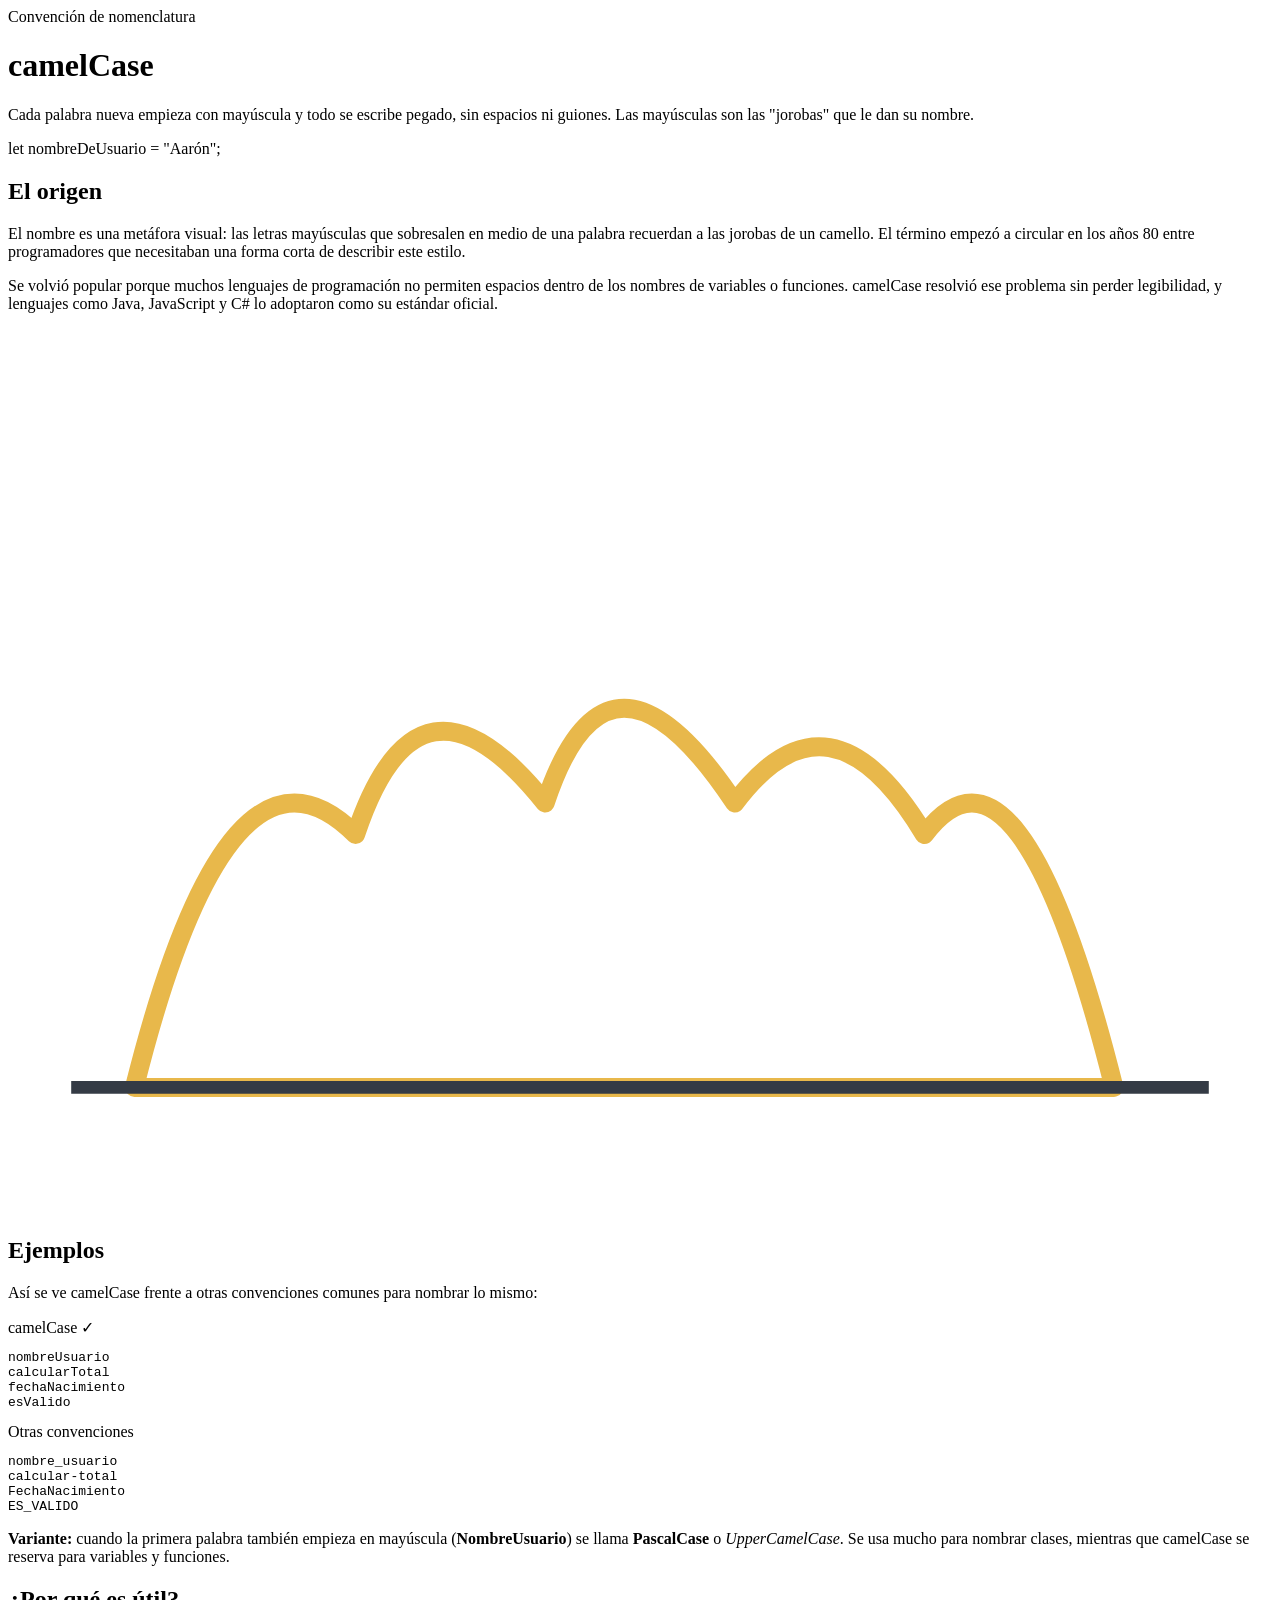
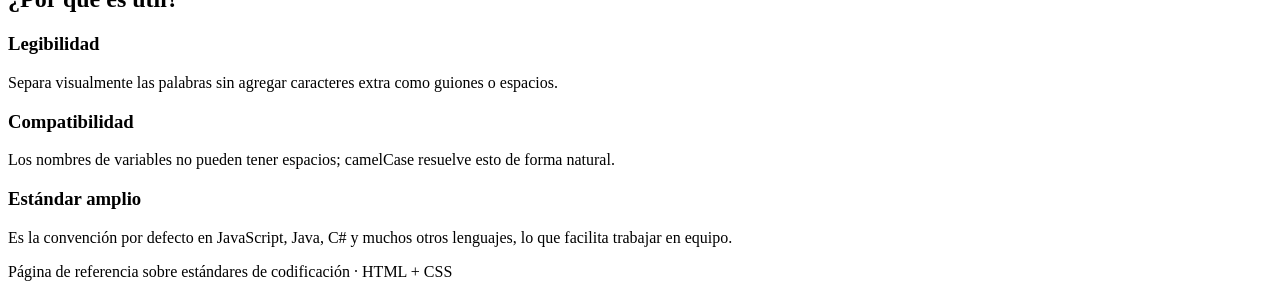
==== index.html @ b56783ca "corrección de carpetas" ====
<!DOCTYPE html>
<html lang="es">
<head>
<meta charset="UTF-8">
<meta name="viewport" content="width=device-width, initial-scale=1.0">
<title>camelCase — convención de nomenclatura</title>
<link rel="preconnect" href="https://fonts.googleapis.com">
<link href="https://fonts.googleapis.com/css2?family=Space+Mono:wght@400;700&family=Inter:wght@400;500;600;700&display=swap" rel="stylesheet">
<link rel="stylesheet" href="style.css">

</head>
<body>

  <header class="hero">
    <div class="wrap">
      <div class="eyebrow">Convención de nomenclatura</div>
      <h1 class="hump-title">
        <span>c</span><span>a</span><span>m</span><span>e</span><span>l</span><span class="cap">C</span><span>a</span><span>s</span><span>e</span>
      </h1>
      <p class="hero-sub">
        Cada palabra nueva empieza con mayúscula y todo se escribe pegado, sin espacios ni guiones. Las mayúsculas son las "jorobas" que le dan su nombre.
      </p>
      <div class="hero-snippet">
        <span class="op">let</span> <span class="var">nombreDeUsuario</span> <span class="op">=</span> "Aarón";
      </div>
    </div>
  </header>

  <section id="origen">
    <div class="wrap origen-grid">
      <div>
        <h2>El <span class="cap">o</span>rigen</h2>
        <p>
          El nombre es una metáfora visual: las letras mayúsculas que sobresalen en medio de una palabra recuerdan a las jorobas de un camello. El término empezó a circular en los años 80 entre programadores que necesitaban una forma corta de describir este estilo.
        </p>
        <p>
          Se volvió popular porque muchos lenguajes de programación no permiten espacios dentro de los nombres de variables o funciones. camelCase resolvió ese problema sin perder legibilidad, y lenguajes como Java, JavaScript y C# lo adoptaron como su estándar oficial.
        </p>
      </div>
      <svg class="camel-icon" viewBox="0 0 200 140" xmlns="http://www.w3.org/2000/svg">
        <path d="M20 120 Q35 60 55 80 Q65 50 85 75 Q95 45 115 75 Q130 55 145 80 Q160 60 175 120 Z"
              fill="none" stroke="#e8b84b" stroke-width="3" stroke-linejoin="round"/>
        <line x1="10" y1="120" x2="190" y2="120" stroke="#343b45" stroke-width="2"/>
      </svg>
    </div>
  </section>

  <section id="ejemplos">
    <div class="wrap">
      <h2><span class="cap">E</span>jemplos</h2>
      <p>Así se ve camelCase frente a otras convenciones comunes para nombrar lo mismo:</p>

      <div class="compare">
        <div class="code-card good">
          <div class="label">camelCase ✓</div>
          <pre>nombre<span class="cap">U</span>suario
calcular<span class="cap">T</span>otal
fecha<span class="cap">N</span>acimiento
es<span class="cap">V</span>alido</pre>
        </div>
        <div class="code-card bad">
          <div class="label">Otras convenciones</div>
          <pre>nombre_usuario
calcular-total
FechaNacimiento
ES_VALIDO</pre>
        </div>
      </div>

      <p class="styles-note">
        <b>Variante:</b> cuando la primera palabra también empieza en mayúscula (<b>NombreUsuario</b>) se llama <b>PascalCase</b> o <i>UpperCamelCase</i>. Se usa mucho para nombrar clases, mientras que camelCase se reserva para variables y funciones.
      </p>
    </div>
  </section>

  <section id="util">
    <div class="wrap">
      <h2>¿Por qué es <span class="cap">ú</span>til?</h2>
      <div class="cards">
        <div class="card">
          <h3>Legibilidad</h3>
          <p>Separa visualmente las palabras sin agregar caracteres extra como guiones o espacios.</p>
        </div>
        <div class="card">
          <h3>Compatibilidad</h3>
          <p>Los nombres de variables no pueden tener espacios; camelCase resuelve esto de forma natural.</p>
        </div>
        <div class="card">
          <h3>Estándar amplio</h3>
          <p>Es la convención por defecto en JavaScript, Java, C# y muchos otros lenguajes, lo que facilita trabajar en equipo.</p>
        </div>
      </div>
    </div>
  </section>

  <footer>
    <div class="wrap">
      Página de referencia sobre estándares de codificación · HTML + CSS
    </div>
  </footer>

</body>
</html>
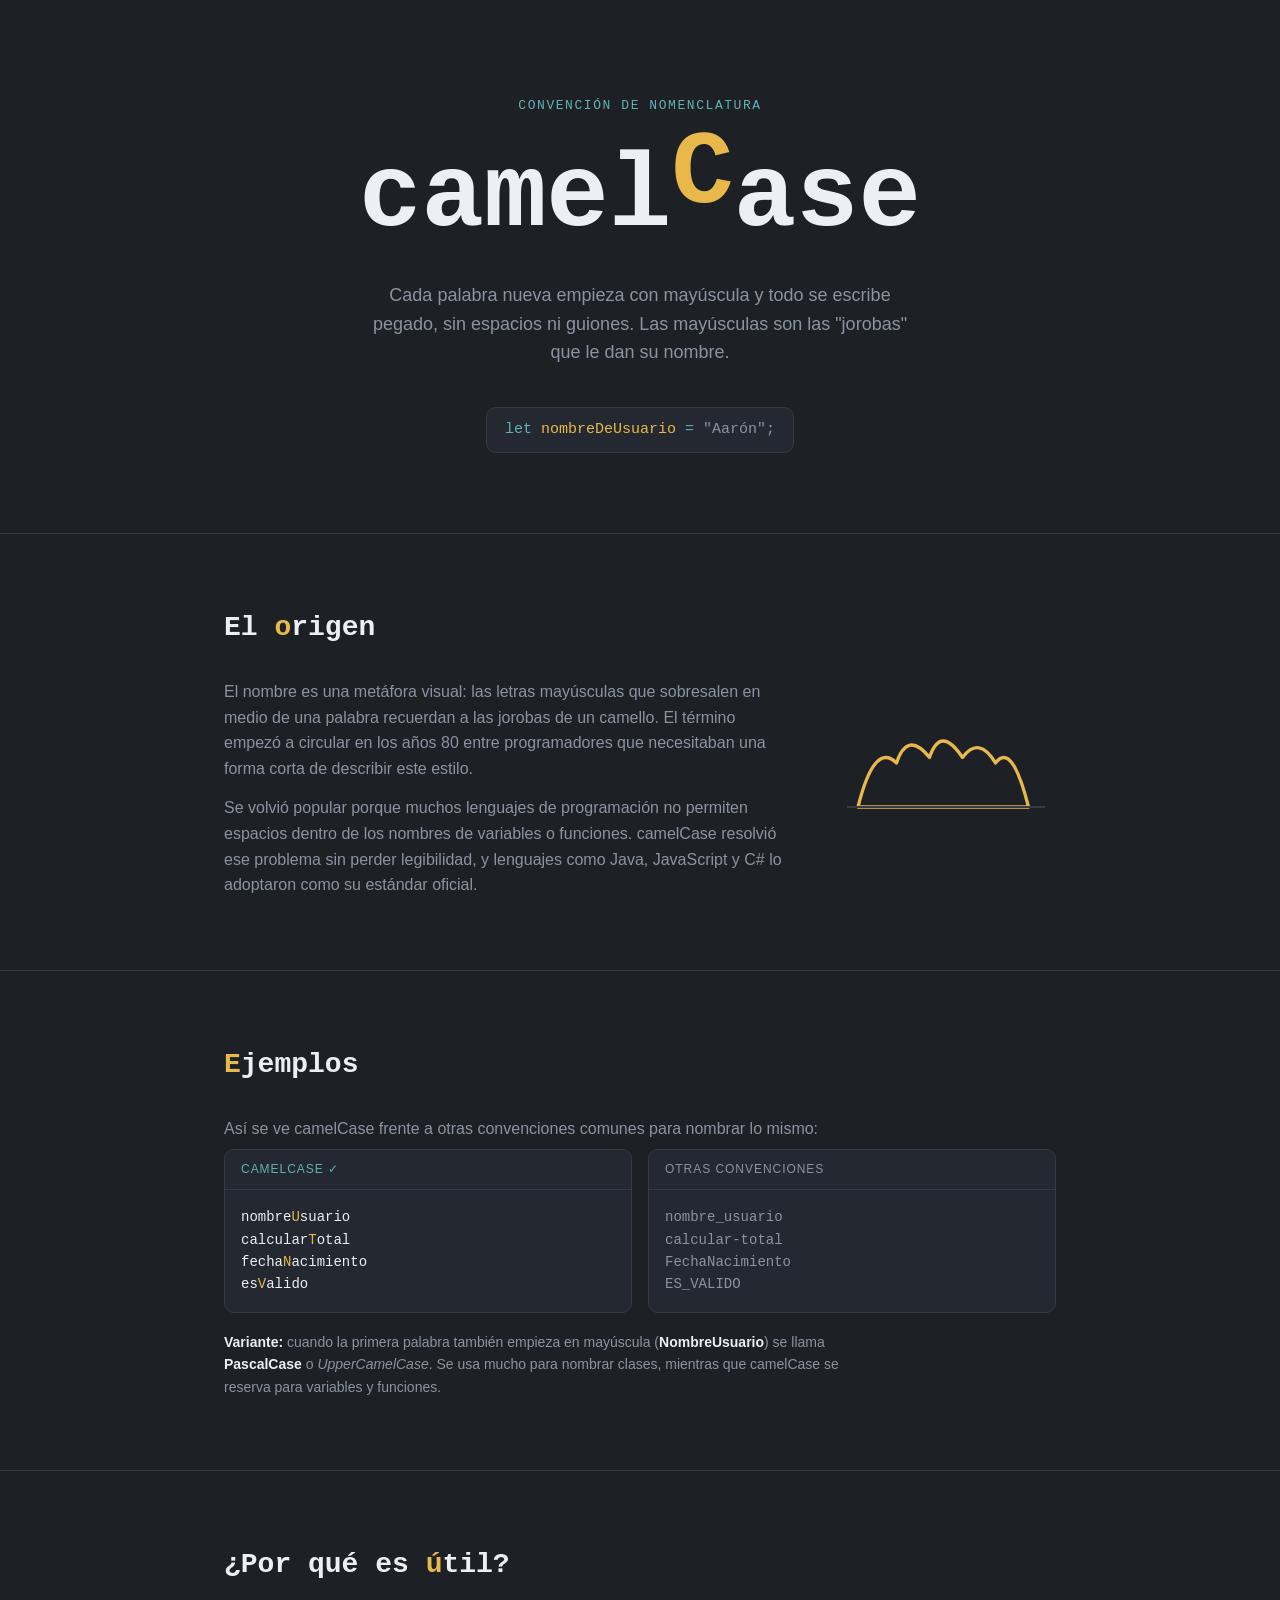
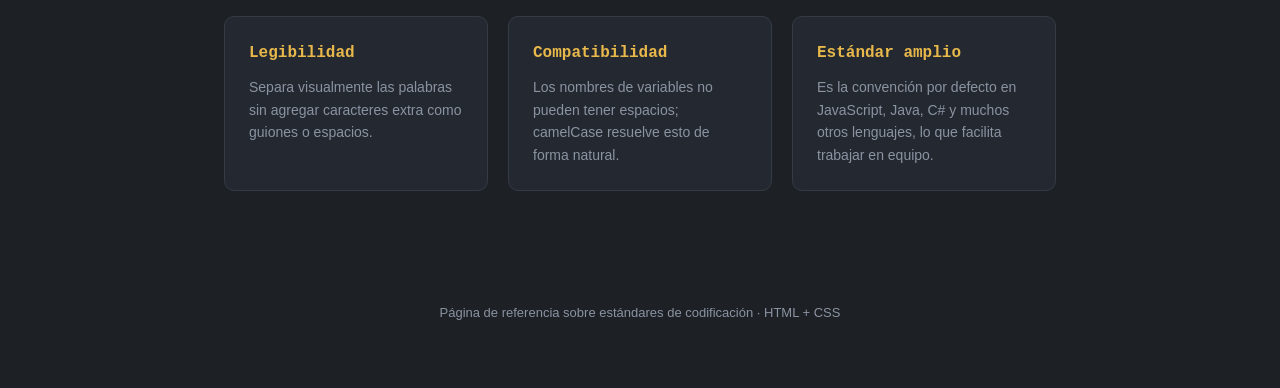
==== commit 4b8d8328: "Segundo cambio en el link" ====
--- a/index.html
+++ b/index.html
@@ -6,7 +6,7 @@
 <title>camelCase — convención de nomenclatura</title>
 <link rel="preconnect" href="https://fonts.googleapis.com">
 <link href="https://fonts.googleapis.com/css2?family=Space+Mono:wght@400;700&family=Inter:wght@400;500;600;700&display=swap" rel="stylesheet">
-<link rel="stylesheet" href="style.css">
+<link rel="stylesheet" href= "css/style.css" />
 
 </head>
 <body>
--- a/css/style.css
+++ b/css/style.css
@@ -0,0 +1,213 @@
+:root{
+    --bg: #1d2126;
+    --bg-soft: #242931;
+    --ink: #eceff4;
+    --ink-muted: #8b93a1;
+    --amber: #e8b84b;
+    --teal: #5fb3b3;
+    --line: #343b45;
+    --radius: 10px;
+  }
+
+  *{ margin:0; padding:0; box-sizing:border-box; }
+
+  html{ scroll-behavior: smooth; }
+
+  body{
+    background: var(--bg);
+    color: var(--ink);
+    font-family: 'Inter', sans-serif;
+    line-height: 1.6;
+  }
+
+  .wrap{
+    max-width: 880px;
+    margin: 0 auto;
+    padding: 0 24px;
+  }
+
+  
+
+  header.hero{
+    padding: 96px 0 80px;
+    text-align: center;
+    border-bottom: 1px solid var(--line);
+  }
+
+  .eyebrow{
+    font-family: 'Space Mono', monospace;
+    font-size: 13px;
+    letter-spacing: 0.12em;
+    text-transform: uppercase;
+    color: var(--teal);
+    margin-bottom: 28px;
+  }
+
+  .hump-title{
+    font-family: 'Space Mono', monospace;
+    font-size: clamp(48px, 11vw, 104px);
+    font-weight: 700;
+    line-height: 1;
+    white-space: nowrap;
+  }
+
+  .hump-title span{
+    display: inline-block;
+    position: relative;
+  }
+
+  .hump-title .cap{
+    color: var(--amber);
+    top: -0.22em;
+  }
+
+  .hero-sub{
+    margin-top: 32px;
+    font-size: 18px;
+    color: var(--ink-muted);
+    max-width: 540px;
+    margin-left: auto;
+    margin-right: auto;
+  }
+
+  .hero-snippet{
+    margin-top: 40px;
+    display: inline-block;
+    font-family: 'Space Mono', monospace;
+    font-size: 15px;
+    background: var(--bg-soft);
+    border: 1px solid var(--line);
+    border-radius: var(--radius);
+    padding: 10px 18px;
+    color: var(--ink-muted);
+  }
+
+  .hero-snippet .var{ color: var(--amber); }
+  .hero-snippet .op{ color: var(--teal); }
+
+  
+
+  section{
+    padding: 72px 0;
+    border-bottom: 1px solid var(--line);
+  }
+
+  section:last-of-type{ border-bottom: none; }
+
+  h2{
+    font-family: 'Space Mono', monospace;
+    font-size: 28px;
+    margin-bottom: 28px;
+  }
+
+  h2 .cap{ color: var(--amber); }
+
+  p{ color: var(--ink-muted); font-size: 16px; max-width: 640px; }
+
+  p + p{ margin-top: 14px; }
+
+  
+
+  .origen-grid{
+    display: grid;
+    grid-template-columns: 1fr 220px;
+    gap: 48px;
+    align-items: center;
+  }
+
+  .camel-icon{ width: 100%; height: auto; }
+
+
+  .compare{
+    display: grid;
+    grid-template-columns: 1fr 1fr;
+    gap: 16px;
+    margin-top: 8px;
+  }
+
+  .code-card{
+    background: var(--bg-soft);
+    border: 1px solid var(--line);
+    border-radius: var(--radius);
+    overflow: hidden;
+  }
+
+  .code-card .label{
+    font-size: 12px;
+    letter-spacing: 0.08em;
+    text-transform: uppercase;
+    padding: 10px 16px;
+    border-bottom: 1px solid var(--line);
+    color: var(--ink-muted);
+  }
+
+  .code-card.good .label{ color: var(--teal); }
+
+  .code-card pre{
+    font-family: 'Space Mono', monospace;
+    font-size: 14px;
+    padding: 16px;
+    overflow-x: auto;
+  }
+
+  .code-card.good pre .cap{ color: var(--amber); }
+  .code-card.bad pre{ color: var(--ink-muted); }
+
+  .styles-note{
+    margin-top: 18px;
+    font-size: 14px;
+    color: var(--ink-muted);
+  }
+
+  .styles-note b{ color: var(--ink); }
+
+  
+
+  .cards{
+    display: grid;
+    grid-template-columns: repeat(3, 1fr);
+    gap: 20px;
+    margin-top: 8px;
+  }
+
+  .card{
+    background: var(--bg-soft);
+    border: 1px solid var(--line);
+    border-radius: var(--radius);
+    padding: 24px;
+  }
+
+  .card h3{
+    font-family: 'Space Mono', monospace;
+    font-size: 16px;
+    color: var(--amber);
+    margin-bottom: 10px;
+  }
+
+  .card p{ font-size: 14px; max-width: none; }
+
+  footer{
+    padding: 40px 0 64px;
+    text-align: center;
+    font-size: 13px;
+    color: var(--ink-muted);
+  }
+
+  
+
+  @media (max-width: 680px){
+    .origen-grid{ grid-template-columns: 1fr; }
+    .camel-icon{ max-width: 160px; margin: 0 auto; }
+    .compare{ grid-template-columns: 1fr; }
+    .cards{ grid-template-columns: 1fr; }
+    header.hero{ padding: 64px 0 56px; }
+  }
+
+  :focus-visible{
+    outline: 2px solid var(--teal);
+    outline-offset: 3px;
+  }
+
+  @media (prefers-reduced-motion: reduce){
+    html{ scroll-behavior: auto; }
+  }
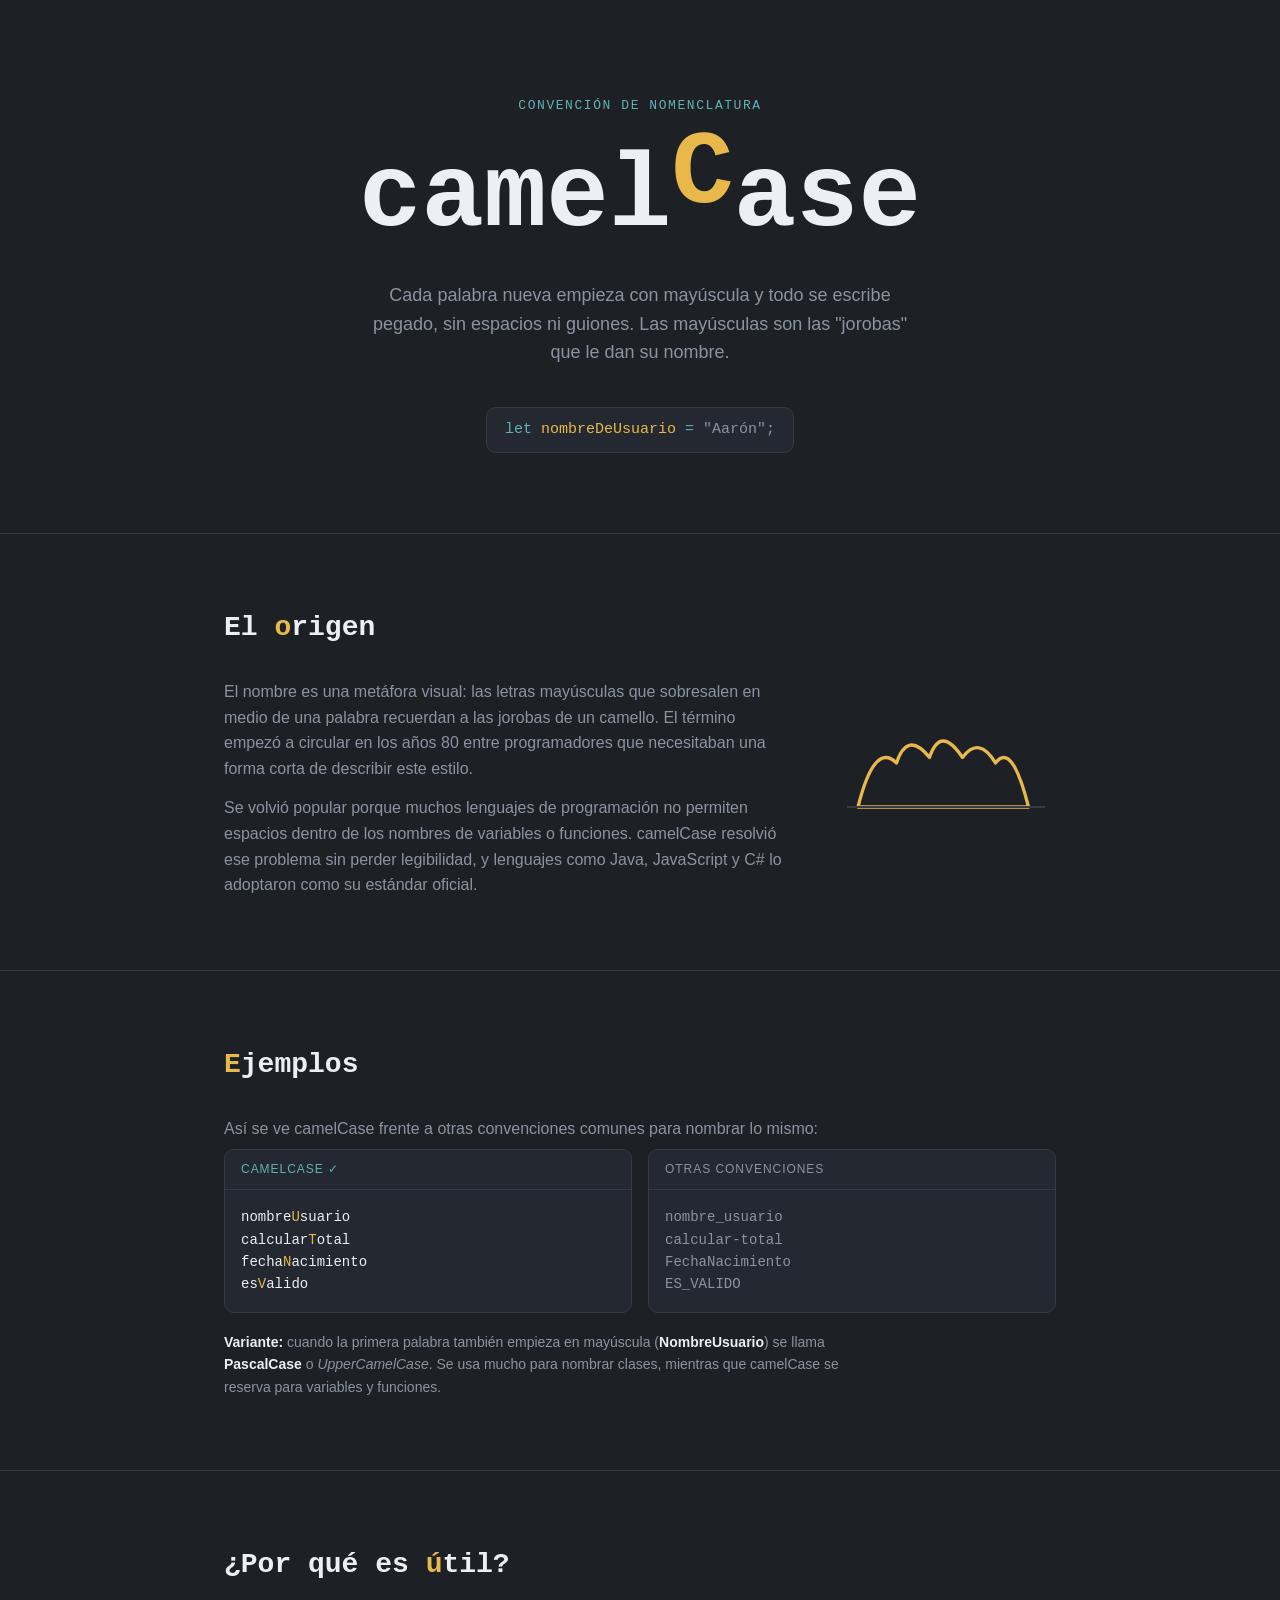
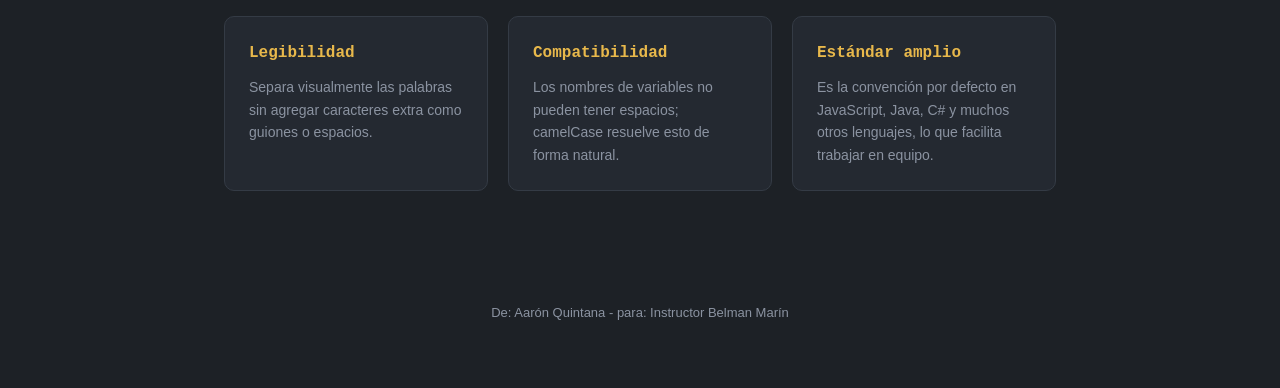
==== commit 7efd8159: "Cambio en el footer" ====
--- a/index.html
+++ b/index.html
@@ -95,7 +95,7 @@
 
   <footer>
     <div class="wrap">
-      Página de referencia sobre estándares de codificación · HTML + CSS
+      De: Aarón Quintana - para: Instructor Belman Marín
     </div>
   </footer>
 
